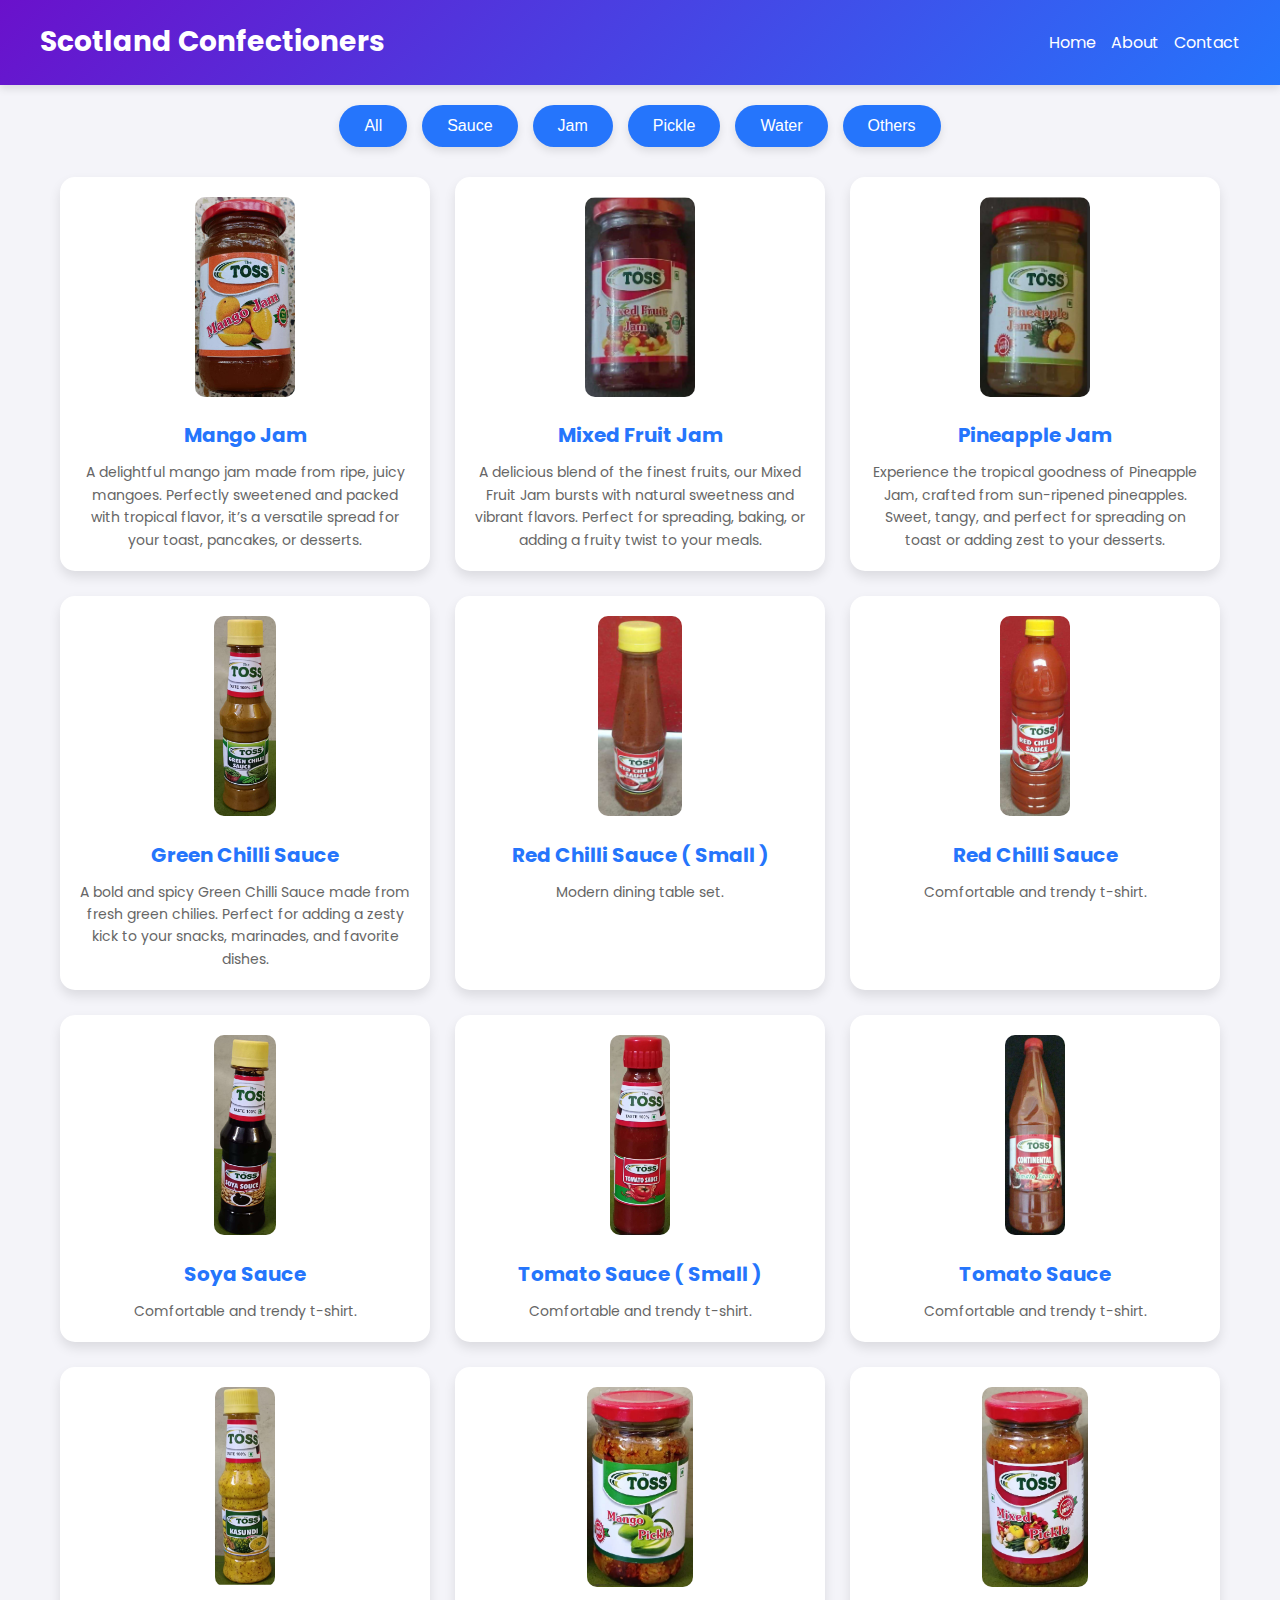
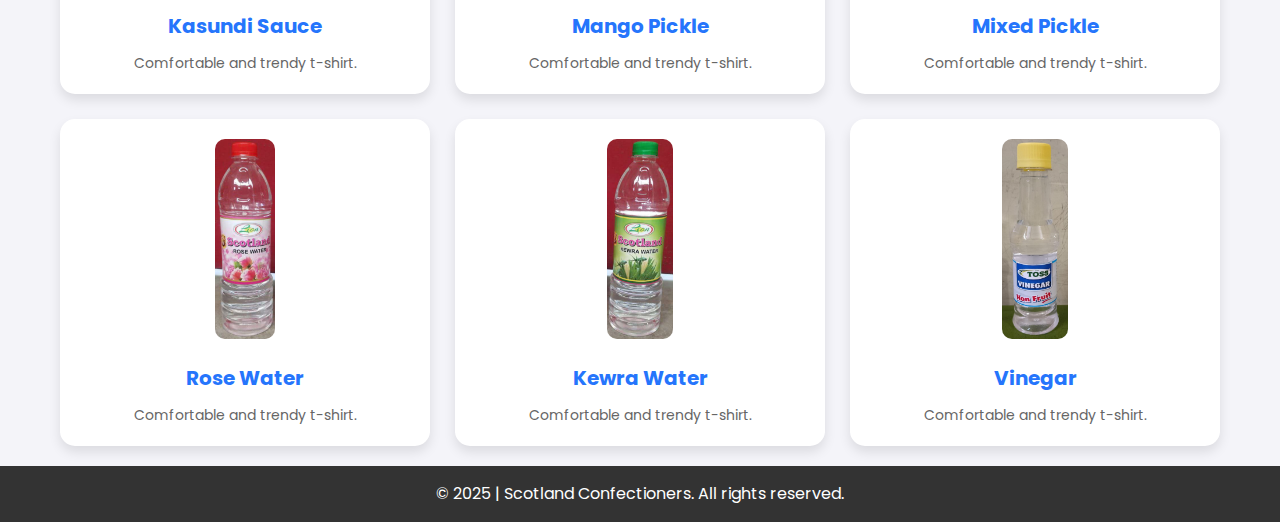
==== index.html @ 19163456 "Initial commit." ====
<!DOCTYPE html>
<html lang="en">

<head>
	<meta charset="UTF-8">
	<meta name="viewport" content="width=device-width, initial-scale=1.0">
	<title>Scotland Confectioners</title>
	<link rel="stylesheet" href="style.css">
	<link rel="icon" type="image/x-icon" href="assets/SC.ico">
	<link href="https://fonts.googleapis.com/css2?family=Poppins:wght@400;600&display=swap" rel="stylesheet">
</head>

<body>
	<header>
		<div class="logo">Scotland Confectioners</div>
		<nav>
			<a href="index.html">Home</a>
			<a href="about.html">About</a>
			<a href="#">Contact</a>
		</nav>
	</header>

	<div class="container">
		<div class="categories">
			<button data-category="all">All</button>
			<button data-category="sauce">Sauce</button>
			<button data-category="jam">Jam</button>
			<button data-category="pickle">Pickle</button>
			<button data-category="water">Water</button>
			<button data-category="others">Others</button>
		</div>

		<div class="products">
			<div class="product" data-category="jam">
				<img src="assets/mango-jam.png" alt="Mango Jam">
				<h3>Mango Jam</h3>
				<p>A delightful mango jam made from ripe, juicy mangoes. Perfectly sweetened and packed with tropical flavor,
					it’s a versatile spread for your toast, pancakes, or desserts.</p>
			</div>

			<div class="product" data-category="jam">
				<img src="assets/mixed-f-jam.png" alt="Mixed Fruit Jam">
				<h3>Mixed Fruit Jam</h3>
				<p>A delicious blend of the finest fruits, our Mixed Fruit Jam bursts with natural sweetness and vibrant
					flavors. Perfect for spreading, baking, or adding a fruity twist to your meals.</p>
			</div>

			<div class="product" data-category="jam">
				<img src="assets/pineapple-jam.png" alt="Pineapple Jam">
				<h3>Pineapple Jam</h3>
				<p>Experience the tropical goodness of Pineapple Jam, crafted from sun-ripened pineapples. Sweet, tangy, and
					perfect for spreading on toast or adding zest to your desserts.</p>
			</div>

			<div class="product" data-category="sauce">
				<img src="assets/green-chilli-sauce.png" alt="Green Chilli Sauce">
				<h3>Green Chilli Sauce</h3>
				<p>A bold and spicy Green Chilli Sauce made from fresh green chilies. Perfect for adding a zesty kick to your
					snacks, marinades, and favorite dishes.</p>
			</div>

			<div class="product" data-category="sauce">
				<img src="assets/red-chilli-sauce-small.png" alt="Red Chilli Sauce Small">
				<h3>Red Chilli Sauce ( Small )</h3>
				<p>Modern dining table set.</p>
			</div>

			<div class="product" data-category="sauce">
				<img src="assets/red-chilli-sauce.png" alt="Red Chilli">
				<h3>Red Chilli Sauce</h3>
				<p>Comfortable and trendy t-shirt.</p>
			</div>

			<div class="product" data-category="sauce">
				<img src="assets/soya-sauce.png" alt="Soya Sauce">
				<h3>Soya Sauce</h3>
				<p>Comfortable and trendy t-shirt.</p>
			</div>

			<div class="product" data-category="sauce">
				<img src="assets/tomato-sauce-small.png" alt="Tomato Sauce Small">
				<h3>Tomato Sauce ( Small )</h3>
				<p>Comfortable and trendy t-shirt.</p>
			</div>

			<div class="product" data-category="sauce">
				<img src="assets/tomato-sauce.png" alt="Tomato Sauce">
				<h3>Tomato Sauce</h3>
				<p>Comfortable and trendy t-shirt.</p>
			</div>

			<div class="product" data-category="sauce">
				<img src="assets/kasundi-sauce.png" alt="Kasundi Sauce">
				<h3>Kasundi Sauce</h3>
				<p>Comfortable and trendy t-shirt.</p>
			</div>

			<div class="product" data-category="pickle">
				<img src="assets/mango-pickle.png" alt="Mango Pickle">
				<h3>Mango Pickle</h3>
				<p>Comfortable and trendy t-shirt.</p>
			</div>

			<div class="product" data-category="pickle">
				<img src="assets/mixed-pickle.png" alt="Mixed Pickle">
				<h3>Mixed Pickle</h3>
				<p>Comfortable and trendy t-shirt.</p>
			</div>

			<div class="product" data-category="water">
				<img src="assets/rose-water.png" alt="Rose Water">
				<h3>Rose Water</h3>
				<p>Comfortable and trendy t-shirt.</p>
			</div>

			<div class="product" data-category="water">
				<img src="assets/kewra-water.png" alt="Kewra Water">
				<h3>Kewra Water</h3>
				<p>Comfortable and trendy t-shirt.</p>
			</div>

			<div class="product" data-category="others">
				<img src="assets/vinegar.png" alt="Vinegar">
				<h3>Vinegar</h3>
				<p>Comfortable and trendy t-shirt.</p>
			</div>
		</div>
	</div>

	<footer>
		&copy; 2025 | Scotland Confectioners. All rights reserved.
	</footer>

	<script src="app.js"></script>
</body>

</html>
---- style.css ----
* {
  margin: 0;
  padding: 0;
  box-sizing: border-box;
}

body {
  font-family: "Poppins", sans-serif;
  background-color: #f4f4f9;
  color: #333;
  line-height: 1.6;
}

header {
  background: linear-gradient(135deg, #6a11cb, #2575fc);
  color: #fff;
  padding: 20px 40px;
  display: flex;
  justify-content: space-between;
  align-items: center;
  flex-wrap: wrap;
  box-shadow: 0 4px 8px rgba(0, 0, 0, 0.1);
}

header .logo {
  font-size: 28px;
  font-weight: bold;
}

nav {
  display: flex;
  gap: 15px;
  flex-wrap: wrap;
}

nav a {
  color: #fff;
  text-decoration: none;
  font-size: 16px;
  transition: color 0.3s;
}

nav a:hover {
  color: #ffd700;
}

footer {
  background: #333;
  color: #fff;
  text-align: center;
  padding: 15px 0;
  margin-top: auto;
  bottom: 0;
  width: 100%;
}

.container {
  max-width: 1200px;
  margin: 20px auto;
  padding: 0 20px;
}

.categories {
  display: flex;
  justify-content: center;
  gap: 15px;
  margin-bottom: 30px;
  flex-wrap: wrap;
}

.categories button {
  padding: 12px 25px;
  border: none;
  background: #2575fc;
  color: #fff;
  font-size: 16px;
  cursor: pointer;
  border-radius: 25px;
  box-shadow: 0 4px 8px rgba(0, 0, 0, 0.1);
  transition: background 0.3s, transform 0.2s;
}

.categories button:hover {
  background: #6a11cb;
  transform: translateY(-3px);
}

.products {
  display: grid;
  grid-template-columns: repeat(auto-fit, minmax(280px, 1fr));
  gap: 25px;
}

.product {
  border-radius: 15px;
  overflow: hidden;
  background: #fff;
  box-shadow: 0 6px 12px rgba(0, 0, 0, 0.1);
  text-align: center;
  padding: 20px;
  transition: transform 0.3s, box-shadow 0.3s;
}

.product:hover {
  transform: translateY(-5px);
  box-shadow: 0 8px 16px rgba(0, 0, 0, 0.2);
}

.product img {
  max-width: 100%;
  height: 200px; /* Set a fixed height for all images */
  object-fit: cover; /* Ensures the image covers the space while maintaining its aspect ratio */
  margin-bottom: 15px;
  border-radius: 10px;
}

.product h3 {
  font-size: 20px;
  margin-bottom: 10px;
  color: #2575fc;
}

.product p {
  font-size: 14px;
  color: #666;
}

.about {
  text-align: center;
  padding: 40px 20px;
}

.about h1 {
  font-size: 32px;
  margin-bottom: 20px;
  color: #2575fc;
}

.about p {
  font-size: 18px;
  color: #555;
  line-height: 1.8;
  max-width: 800px;
  margin: 0 auto;
}

@media (max-width: 768px) {
  header {
    flex-direction: column;
    align-items: flex-start;
    padding: 15px 20px;
  }

  nav {
    justify-content: flex-start;
    width: 100%;
    gap: 10px;
    flex-wrap: wrap;
  }

  .categories {
    flex-direction: column;
    align-items: center;
    gap: 10px;
  }
}

@media (max-width: 480px) {
  .categories button {
    width: 100%;
    text-align: center;
  }

  .product {
    padding: 15px;
  }

  .product h3 {
    font-size: 18px;
  }

  .product p {
    font-size: 12px;
  }
}
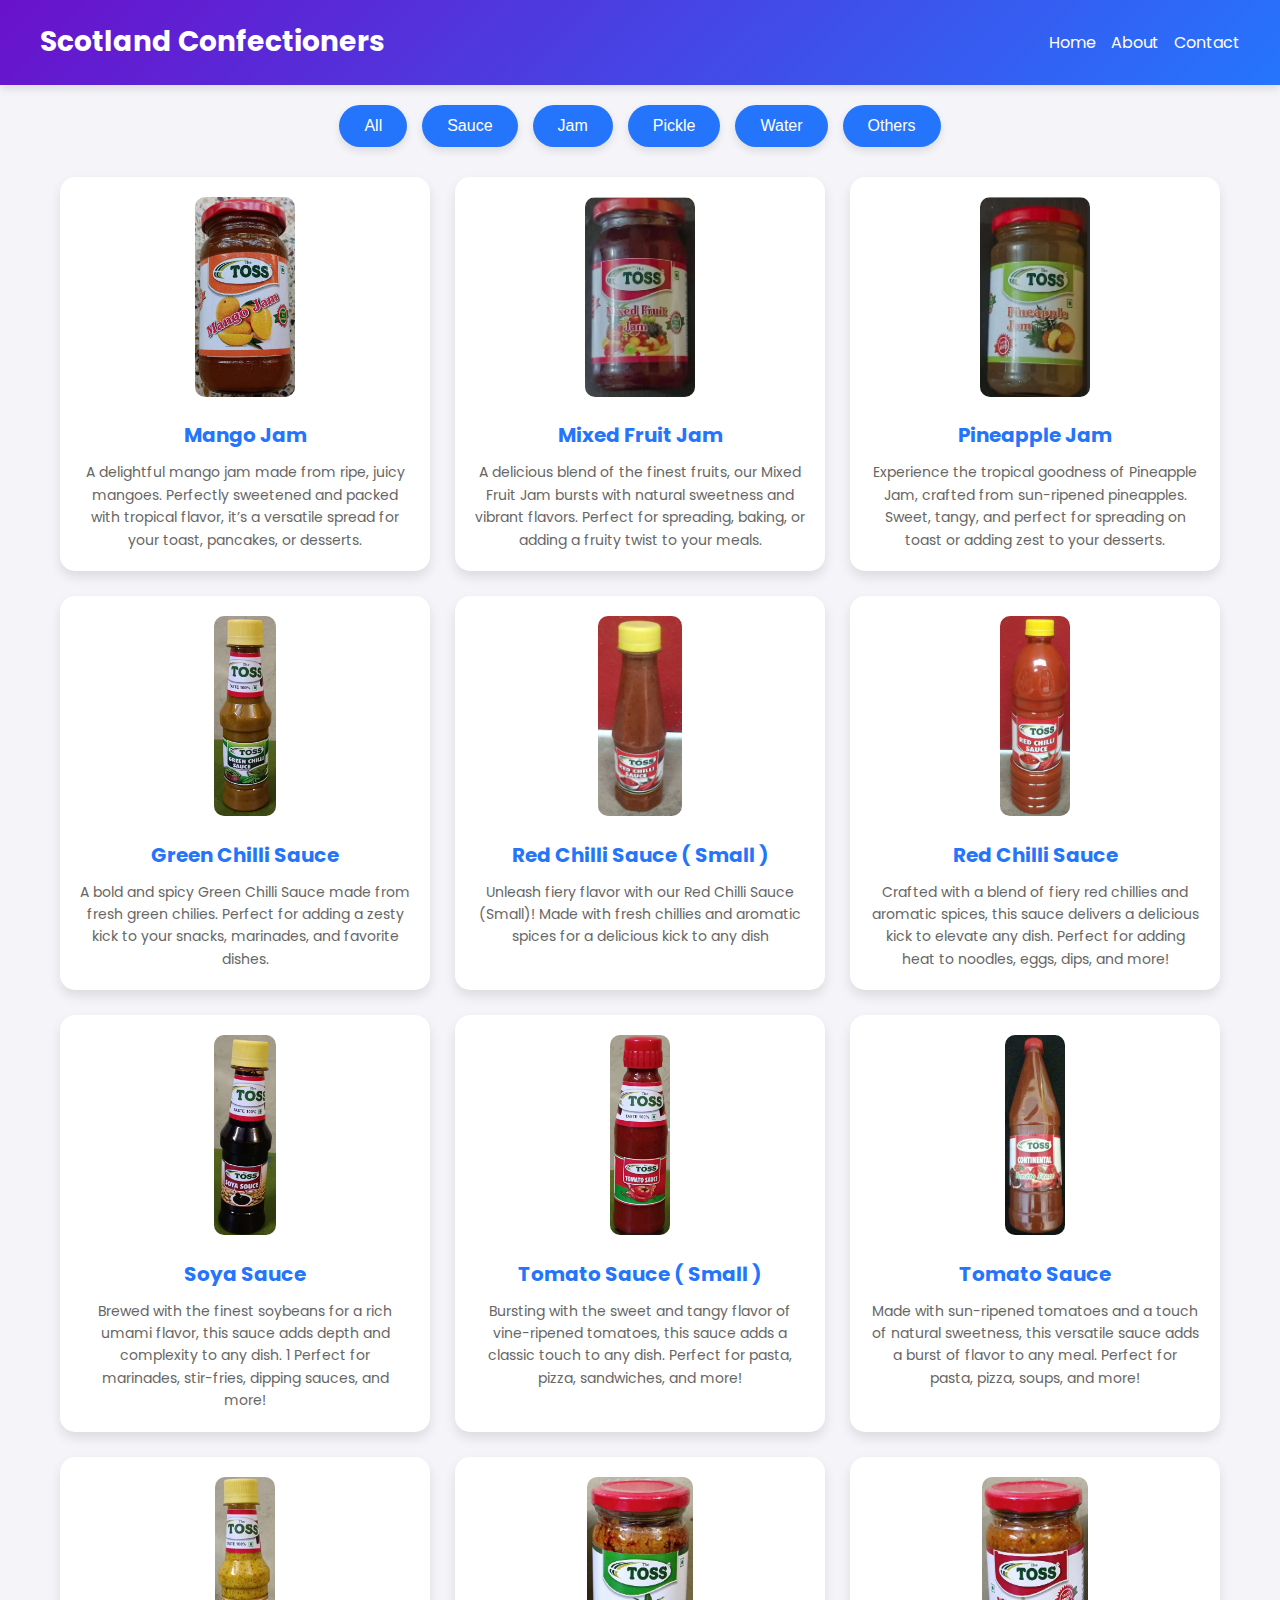
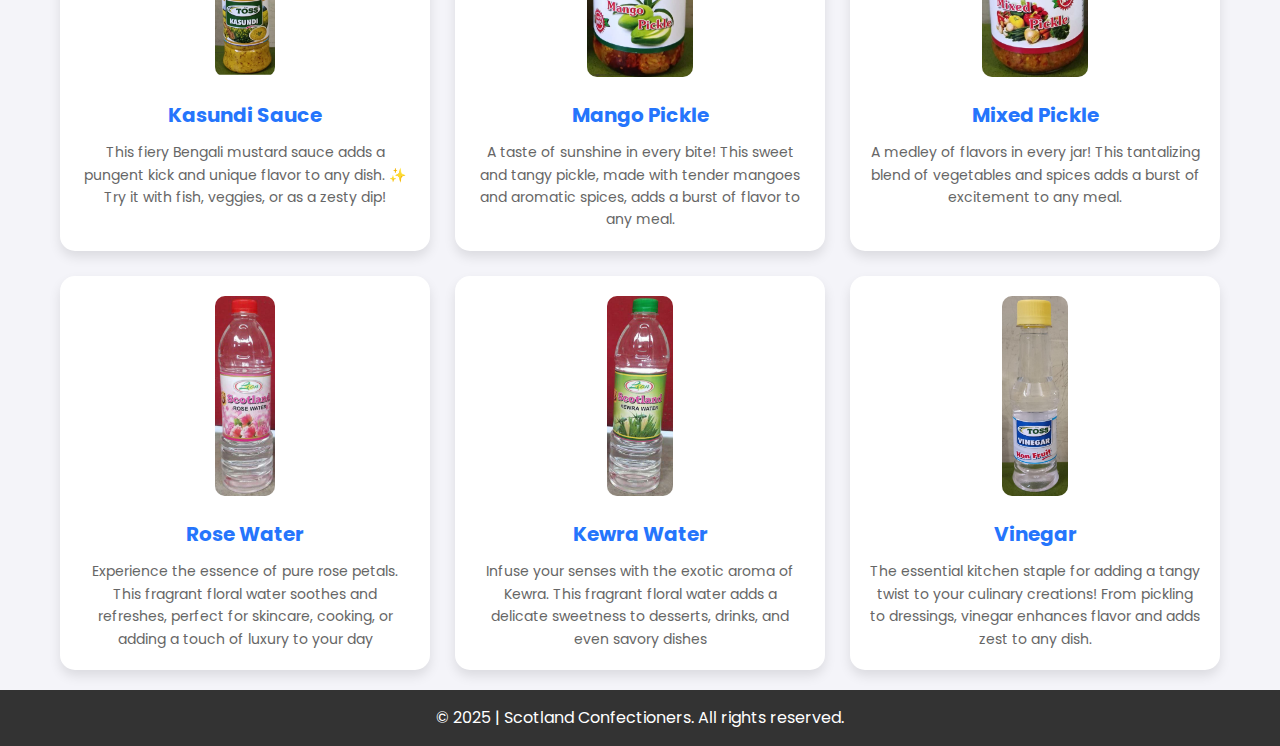
==== commit 2bf58bbb: "SC-0: Updated the content." ====
--- a/index.html
+++ b/index.html
@@ -16,7 +16,7 @@
 		<nav>
 			<a href="index.html">Home</a>
 			<a href="about.html">About</a>
-			<a href="#">Contact</a>
+			<a href="contact.html">Contact</a>
 		</nav>
 	</header>
 
@@ -62,67 +62,78 @@
 			<div class="product" data-category="sauce">
 				<img src="assets/red-chilli-sauce-small.png" alt="Red Chilli Sauce Small">
 				<h3>Red Chilli Sauce ( Small )</h3>
-				<p>Modern dining table set.</p>
+				<p>Unleash fiery flavor with our Red Chilli Sauce (Small)! Made with fresh chillies and aromatic spices for a
+					delicious kick to any dish</p>
 			</div>
 
 			<div class="product" data-category="sauce">
 				<img src="assets/red-chilli-sauce.png" alt="Red Chilli">
 				<h3>Red Chilli Sauce</h3>
-				<p>Comfortable and trendy t-shirt.</p>
+				<p>Crafted with a blend of fiery red chillies and aromatic spices, this sauce delivers a delicious kick to
+					elevate any dish. Perfect for adding heat to noodles, eggs, dips, and more!</p>
 			</div>
 
 			<div class="product" data-category="sauce">
 				<img src="assets/soya-sauce.png" alt="Soya Sauce">
 				<h3>Soya Sauce</h3>
-				<p>Comfortable and trendy t-shirt.</p>
+				<p>Brewed with the finest soybeans for a rich umami flavor, this sauce adds depth and complexity to any dish. 1
+					Perfect for marinades, stir-fries, dipping sauces, and more!</p>
 			</div>
 
 			<div class="product" data-category="sauce">
 				<img src="assets/tomato-sauce-small.png" alt="Tomato Sauce Small">
 				<h3>Tomato Sauce ( Small )</h3>
-				<p>Comfortable and trendy t-shirt.</p>
+				<p>Bursting with the sweet and tangy flavor of vine-ripened tomatoes, this sauce adds a
+					classic touch to any dish. Perfect for pasta, pizza, sandwiches, and more!</p>
 			</div>
 
 			<div class="product" data-category="sauce">
 				<img src="assets/tomato-sauce.png" alt="Tomato Sauce">
 				<h3>Tomato Sauce</h3>
-				<p>Comfortable and trendy t-shirt.</p>
+				<p>Made with sun-ripened tomatoes and a touch of natural sweetness, this versatile sauce adds a burst of flavor
+					to any meal. Perfect for pasta, pizza, soups, and more!</p>
 			</div>
 
 			<div class="product" data-category="sauce">
 				<img src="assets/kasundi-sauce.png" alt="Kasundi Sauce">
 				<h3>Kasundi Sauce</h3>
-				<p>Comfortable and trendy t-shirt.</p>
+				<p>This fiery Bengali mustard sauce adds a pungent kick and unique flavor to any dish. ✨ Try it with fish,
+					veggies, or as a zesty dip!</p>
 			</div>
 
 			<div class="product" data-category="pickle">
 				<img src="assets/mango-pickle.png" alt="Mango Pickle">
 				<h3>Mango Pickle</h3>
-				<p>Comfortable and trendy t-shirt.</p>
+				<p>A taste of sunshine in every bite! This sweet and tangy pickle, made with tender mangoes and aromatic
+					spices, adds a burst of flavor to any meal.</p>
 			</div>
 
 			<div class="product" data-category="pickle">
 				<img src="assets/mixed-pickle.png" alt="Mixed Pickle">
 				<h3>Mixed Pickle</h3>
-				<p>Comfortable and trendy t-shirt.</p>
+				<p>A medley of flavors in every jar! This tantalizing blend of vegetables and spices adds a burst of
+					excitement to any meal. </p>
 			</div>
 
 			<div class="product" data-category="water">
 				<img src="assets/rose-water.png" alt="Rose Water">
 				<h3>Rose Water</h3>
-				<p>Comfortable and trendy t-shirt.</p>
+				<p>Experience the essence of pure rose petals. This fragrant floral water soothes and refreshes, perfect for
+					skincare, cooking, or adding a touch of luxury to your day</p>
 			</div>
 
 			<div class="product" data-category="water">
 				<img src="assets/kewra-water.png" alt="Kewra Water">
 				<h3>Kewra Water</h3>
-				<p>Comfortable and trendy t-shirt.</p>
+				<p>Infuse your senses with the exotic aroma of Kewra. This fragrant floral water adds a delicate sweetness to
+					desserts, drinks, and even savory dishes</p>
 			</div>
 
 			<div class="product" data-category="others">
 				<img src="assets/vinegar.png" alt="Vinegar">
 				<h3>Vinegar</h3>
-				<p>Comfortable and trendy t-shirt.</p>
+				<p>The essential kitchen staple for adding a tangy twist to your culinary creations! From pickling to
+					dressings, vinegar enhances flavor and adds zest to any dish.</p>
 			</div>
 		</div>
 	</div>
